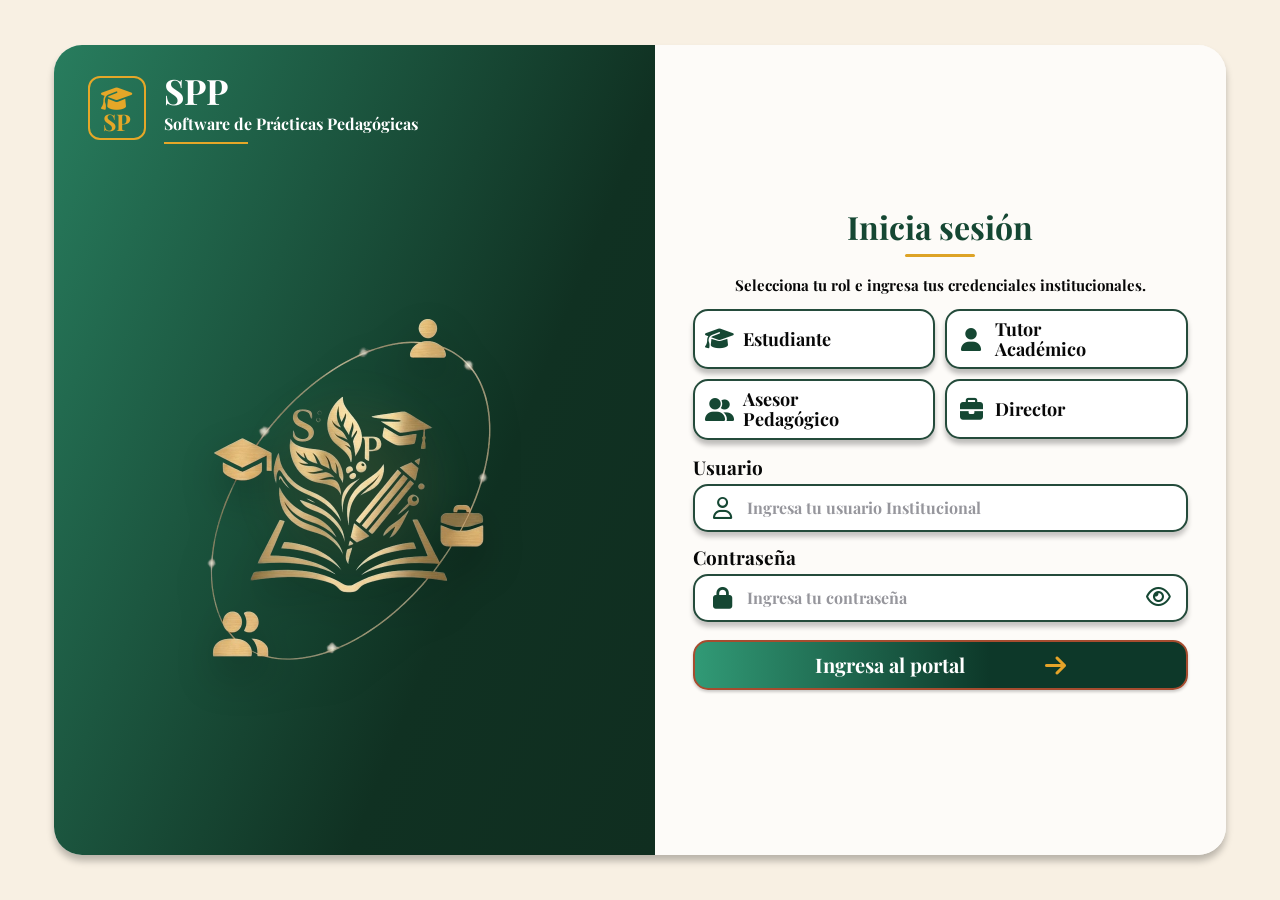
==== index.html @ aabb0eab "inicio" ====
<!doctype html>
<html lang="es">
<head>
  <meta charset="UTF-8">
  <meta name="viewport" content="width=device-width, initial-scale=1.0">
  <title>SPP · Inicio de sesión</title>
  <link rel="stylesheet" href="../CSS/variables.css">
  <link rel="stylesheet" href="../CSS/style.css">
  <link rel="preconnect" href="https://fonts.googleapis.com">
  <link rel="preconnect" href="https://fonts.gstatic.com" crossorigin>
  <link href="https://fonts.googleapis.com/css2?family=Inter:wght@400;500;600;700&family=Playfair+Display:wght@600;700&display=swap" rel="stylesheet">
  <link rel="stylesheet" href="https://cdnjs.cloudflare.com/ajax/libs/font-awesome/6.4.0/css/all.min.css">
</head>
<body>
  <main class="login-container">
    <section class="login-hero" aria-label="Software de Prácticas Pedagógicas">
      <div class="hero-header">
        <div class="logo-box" aria-hidden="true"><i class="fa-solid fa-graduation-cap"></i><span>SP</span></div>
        <div class="hero-titles"><h1>SPP</h1><p>Software de Prácticas Pedagógicas</p><span class="title-underline"></span></div>
      </div>
      <div class="hero-illustration" aria-hidden="true"><img class="education-illustration" src="../img/logo-emblem.png" alt=""></div>
    </section>
    <section class="login-form-section">
      <header class="form-header"><h2 class="form-title">Inicia sesión</h2><span class="form-title-underline" aria-hidden="true"></span><p>Selecciona tu rol e ingresa tus credenciales institucionales.</p></header>
      <form class="login-form" action="HTML/estudiante.html" method="get">
        <fieldset class="role-selection"><legend class="sr-only">Selecciona tu rol</legend>
          <div class="role-option"><input type="radio" name="role" id="estudiante" checked><label class="role-card" for="estudiante"><i class="fa-solid fa-graduation-cap"></i><span>Estudiante</span></label></div>
          <div class="role-option"><input type="radio" name="role" id="tutor"><label class="role-card" for="tutor"><i class="fa-solid fa-user"></i><span>Tutor<br>Académico</span></label></div>
          <div class="role-option"><input type="radio" name="role" id="asesor"><label class="role-card" for="asesor"><i class="fa-solid fa-user-group"></i><span>Asesor<br>Pedagógico</span></label></div>
          <div class="role-option"><input type="radio" name="role" id="director"><label class="role-card" for="director"><i class="fa-solid fa-briefcase"></i><span>Director</span></label></div>
        </fieldset>
        <div class="input-group"><label for="usuario">Usuario</label><div class="input-wrapper"><i class="fa-regular fa-user icon-left"></i><input id="usuario" name="usuario" type="text" placeholder="Ingresa tu usuario Institucional" required></div></div>
        <div class="input-group password-group"><label for="password">Contraseña</label><div class="input-wrapper"><i class="fa-solid fa-lock icon-left"></i><input id="password" name="password" type="password" placeholder="Ingresa tu contraseña" required><button class="btn-visibility" type="button" aria-label="Mostrar contraseña"><i class="fa-regular fa-eye"></i></button></div></div>
        <button class="btn-submit" type="submit"><span>Ingresa al portal</span><i class="fa-solid fa-arrow-right"></i></button>
      </form>
    </section>
  </main>
  <script src="../JavaScript/script.js"></script>
</body>
</html>
---- CSS/variables.css ----
:root {
  --clr-primary-dark: #103323;
  --clr-primary-light: #288360;
  --clr-accent-gold: #dda326;
  --clr-bg-page: #f8f0e3;
  --font-serif: 'Playfair Display', Georgia, serif;
  --font-sans: 'Inter', Arial, sans-serif;
}
---- CSS/style.css ----
* { box-sizing: border-box; margin: 0; padding: 0; }
body { min-height: 100vh; display: grid; place-items: center; padding: clamp(16px,3.5vw,50px) clamp(16px,4.2vw,60px); background: var(--clr-bg-page); color: #080808; font-family: var(--font-serif); }
.sr-only { position:absolute;width:1px;height:1px;padding:0;margin:-1px;overflow:hidden;clip:rect(0,0,0,0);white-space:nowrap;border:0; }
.login-container { width:min(1320px,100%); min-height:800px; display:grid; grid-template-columns:51.25% 48.75%; overflow:hidden; border-radius:28px; background:#fdfbf8; box-shadow:0 6px 7px rgba(0,0,0,.25); }
.login-hero { min-height:800px; padding:52px 50px; color:#fff; overflow:hidden; position:relative; background:linear-gradient(112deg,#287d5e 0%,#103122 67%,#102e20 100%); }
.hero-header { display:flex;align-items:center;gap:24px; }.logo-box { width:73px;height:80px;display:flex;flex-direction:column;align-items:center;justify-content:center;gap:2px;border:2px solid #e5a728;border-radius:15px;color:#e5a728;font-family:var(--font-serif);font-weight:700; }.logo-box i {font-size:32px}.logo-box span {font-size:30px;line-height:.72}.hero-titles h1 {font-size:40px;line-height:1}.hero-titles p {margin-top:5px;font-size:19px;font-weight:700}.title-underline {display:block;width:84px;height:2px;margin-top:8px;background:#e5a728}
.hero-illustration {height:610px;display:grid;place-items:center;position:relative}.hero-illustration::before {content:'';position:absolute;width:310px;height:310px;border-radius:50%;background:radial-gradient(circle,rgba(229,174,81,.13),transparent 68%);filter:blur(14px);animation:halo-breathe 5.5s ease-in-out infinite}.education-illustration {position:relative;z-index:1;width:455px;max-width:100%;height:auto;filter:drop-shadow(0 18px 20px rgba(0,0,0,.24));animation:education-float 5.5s ease-in-out infinite;will-change:transform}@keyframes education-float{0%,100%{transform:translateY(0) rotate(-1.2deg)}50%{transform:translateY(-15px) rotate(1.2deg)}}@keyframes halo-breathe{0%,100%{transform:scale(.9);opacity:.55}50%{transform:scale(1.12);opacity:1}}@media (prefers-reduced-motion:reduce){.education-illustration,.hero-illustration::before{animation:none}}
.login-form-section {padding:54px 15px 36px 50px;background:#fdfbf8}.login-form {width:min(100%,580px)}.form-header {margin-bottom:28px;text-align:center}.form-title {color:#154733;font-size:43px;line-height:1.05}.form-title-underline {display:block;width:70px;height:3px;margin:10px auto 0;background:#dda326;border-radius:8px}.form-header p {margin-top:30px;font-size:19px;font-weight:700}
.role-selection {border:0;display:grid;grid-template-columns:repeat(2,1fr);gap:16px;margin-bottom:22px}.role-option input {position:absolute;opacity:0}.role-card {min-height:90px;padding:15px;display:flex;align-items:center;gap:24px;border:2px solid #244b3b;border-radius:15px;background:#fff;box-shadow:0 5px 5px rgba(0,0,0,.25);cursor:pointer;font-size:26px;font-weight:700;line-height:1.12}.role-card i {width:46px;color:#154733;text-align:center;font-size:35px}.role-option input:focus-visible + .role-card {outline:3px solid #e0a52c;outline-offset:3px}
.input-group {margin-bottom:22px}.input-group label {display:block;margin-bottom:8px;font-size:26px;font-weight:700}.input-wrapper {height:66px;display:flex;align-items:center;padding:0 18px;border:2px solid #244b3b;border-radius:15px;background:#fff;box-shadow:0 5px 5px rgba(0,0,0,.22)}.input-wrapper:focus-within {border-color:#d69b25}.icon-left,.btn-visibility {width:40px;color:#154733;font-size:28px;text-align:center}.input-wrapper input {min-width:0;flex:1;border:0;outline:0;padding:0 14px;background:transparent;font:700 21px var(--font-serif);color:#173d2d}.input-wrapper input::placeholder {color:#96969c;opacity:1}.btn-visibility {border:0;background:transparent;cursor:pointer}.password-group {margin-bottom:32px}.btn-submit {width:100%;height:62px;display:flex;flex-shrink:0;align-items:center;justify-content:center;gap:145px;padding:0 25px;color:#fff;border:2px solid #a64c2f;border-radius:15px;background:linear-gradient(90deg,#319a76,#0d3829 60%);box-shadow:0 2px 3px rgba(0,0,0,.2);font:700 26px var(--font-serif);cursor:pointer}.btn-submit i {color:#e4a329;font-size:30px}
/* Portátiles compactos y tabletas horizontales */
@media (max-width:1120px) {
  .login-container { min-height:720px; }
  .login-hero { min-height:720px; padding:42px 36px; }
  .login-form-section { padding:48px 30px 30px; }
  .hero-header { gap:16px; }.logo-box { width:62px;height:70px; }.logo-box i{font-size:27px}.logo-box span{font-size:25px}
  .hero-titles h1 { font-size:36px; }.hero-titles p { font-size:16px; }
  .hero-illustration { height:520px; }.education-illustration { width:390px; }
  .form-title { font-size:38px; }.form-header p { font-size:17px; }
  .role-card { min-height:82px; gap:12px; padding:12px; font-size:20px; }.role-card i { width:33px; font-size:27px; }
  .input-group label { font-size:22px; }.input-wrapper input { font-size:17px; }.btn-submit { gap:70px; font-size:22px; }
}

/* Tabletas en vertical: paneles uno debajo del otro para evitar contenido comprimido */
@media (max-width:900px) {
  html, body { height:auto; overflow:auto; }
  body { display:block; padding:12px; }
  .login-container { min-height:0; grid-template-columns:1fr; border-radius:22px; }
  .login-hero { min-height:450px; padding:36px clamp(26px,6vw,58px); }
  .hero-illustration { height:420px; padding:16px; }.education-illustration { width:min(350px,100%); max-height:calc(100% - 24px); }
  .login-form-section { padding:46px clamp(26px,7vw,70px); }
  .login-form { max-width:620px; margin:0 auto; }
}

/* Teléfonos */
@media (max-width:600px) {
  .login-hero { min-height:470px; padding:28px 22px; }
  .hero-header { align-items:flex-start; gap:13px; }.logo-box { width:54px;height:62px;border-radius:12px; }.logo-box i{font-size:23px}.logo-box span{font-size:22px}
  .hero-titles h1 { font-size:31px; }.hero-titles p { font-size:14px; line-height:1.25; }.title-underline { width:62px; }
  .hero-illustration { height:min(360px,92vw); padding:14px; }.education-illustration { width:min(310px,100%); max-height:calc(100% - 20px); }
  .login-form-section { padding:34px 20px; }.form-header { margin-bottom:30px; }.form-title { font-size:34px; }.form-header p { margin-top:30px; font-size:16px; line-height:1.35; }
  .role-selection { gap:12px; margin-bottom:24px; }.role-card { min-height:76px; padding:11px; font-size:18px; }.role-card i { font-size:24px; }
  .input-group { margin-bottom:22px; }.input-group label { font-size:20px; }.input-wrapper { height:58px; padding:0 12px; }.icon-left,.btn-visibility { width:32px; font-size:22px; }.input-wrapper input { padding:0 8px; font-size:16px; }.password-group { margin-bottom:30px; }
  .btn-submit { height:58px; gap:clamp(24px,10vw,55px); font-size:20px; }.btn-submit i { font-size:23px; }
}

/* Teléfonos estrechos: las tarjetas pasan a una sola columna */
@media (max-width:430px) {
  .login-hero { min-height:440px; }.hero-illustration { height:min(320px,94vw); }.education-illustration { width:min(280px,100%); }
  .role-selection { grid-template-columns:1fr; }.role-card { min-height:68px; }.form-title { font-size:31px; }.form-header p { font-size:15px; }
  .input-wrapper input { font-size:14px; }.btn-submit { font-size:18px; }
}

/*
  ESCRITORIO: el body y el login ocupan únicamente el viewport visible.
  El overflow se limita aquí para evitar la barra vertical en monitores y laptops.
*/
@media (min-width:901px) {
  /* dvh usa el alto realmente visible del navegador, incluso con barras del sistema. */
  html, body { height:100vh; height:100dvh; overflow:hidden; }
  body { min-height:0; }
  .login-container {
    height:calc(100vh - clamp(32px, 7vw, 100px));
    height:calc(100dvh - clamp(32px, 7vw, 100px));
    min-height:0;
    max-height:800px;
  }
  .login-hero, .login-form-section { min-height:0; }
  .login-hero { display:flex; flex-direction:column; }
  .hero-illustration { flex:1; min-height:0; height:auto; padding:18px; overflow:visible; }
  .education-illustration { width:min(455px, 72%); max-width:100%; max-height:82%; height:auto; object-fit:contain; }
  .login-form-section { display:flex; flex-direction:column; justify-content:center; overflow:hidden; }
}

/*
  LAPTOPS (<= 1200px): se reducen tipografías, alturas y espacios en proporción.
  Al usar flex y gap, el formulario conserva la distribución sin superar 100vh.
*/
/* También se activa cuando el monitor es ancho, pero tiene poca altura útil. */
@media (min-width:901px) and (max-width:1200px), (min-width:901px) and (max-height:900px) {
  /* Debe descontar exactamente el mismo espacio vertical que usa body (padding × 2). */
  .login-container { height:calc(100vh - clamp(32px, 7vw, 100px)); height:calc(100dvh - clamp(32px, 7vw, 100px)); max-height:none; }
  .login-hero { padding:clamp(24px, 3vw, 38px); }
  .login-form-section { padding:clamp(22px, 3vw, 38px) clamp(24px, 3vw, 38px); }
  .hero-header { gap:clamp(12px, 1.5vw, 18px); }
  .logo-box { width:58px; height:64px; border-radius:12px; }.logo-box i { font-size:25px; }.logo-box span { font-size:23px; }
  .hero-titles h1 { font-size:clamp(29px, 3vw, 35px); }.hero-titles p { font-size:clamp(13px, 1.45vw, 16px); }
  .hero-illustration::before { width:240px; height:240px; }.education-illustration { width:min(360px, 74%); max-height:76%; }
  .form-header { margin-bottom:clamp(16px, 2.2vh, 25px); }.form-title { font-size:clamp(31px, 3.2vw, 37px); }.form-header p { margin-top:clamp(20px, 2.6vh, 28px); font-size:clamp(14px, 1.45vw, 16px); }
  .role-selection { gap:12px; margin-bottom:clamp(16px, 2.2vh, 22px); }.role-card { min-height:clamp(66px, 8vh, 78px); padding:10px 12px; gap:10px; font-size:clamp(17px, 1.75vw, 20px); }.role-card i { width:30px; font-size:25px; }
  .input-group { margin-bottom:clamp(14px, 2vh, 20px); }.input-group label { margin-bottom:5px; font-size:clamp(18px, 1.8vw, 21px); }.input-wrapper { height:clamp(50px, 6.5vh, 59px); padding:0 12px; }.icon-left,.btn-visibility { width:32px; font-size:22px; }.input-wrapper input { padding:0 8px; font-size:clamp(15px, 1.45vw, 17px); }.password-group { margin-bottom:clamp(20px, 2.8vh, 28px); }
  .btn-submit { height:clamp(52px, 6.5vh, 60px); gap:clamp(38px, 8vw, 80px); font-size:clamp(19px, 2vw, 22px); }.btn-submit i { font-size:24px; }
}

/*
  Alturas reducidas (por ejemplo, laptops con 768px de alto):
  el formulario deja de centrarse verticalmente y cada control se compacta.
  Así no se corta ni el título ni el botón de acceso.
*/
@media (min-width:901px) and (max-height:900px) {
  .login-form-section { justify-content:center; padding:18px clamp(24px, 3vw, 38px); }
  .form-header { margin-bottom:14px; }.form-title { font-size:32px; }.form-header p { margin-top:18px; font-size:15px; }
  .role-selection { gap:10px; margin-bottom:14px; }.role-card { min-height:60px; padding:8px 10px; font-size:18px; }.role-card i { width:28px; font-size:23px; }
  .input-group { margin-bottom:12px; }.input-group label { margin-bottom:4px; font-size:19px; }.input-wrapper { height:48px; }.input-wrapper input { font-size:16px; }.password-group { margin-bottom:18px; }
  .btn-submit { height:50px; font-size:20px; }
  .login-hero { padding:28px 34px; }.hero-illustration::before { width:220px; height:220px; }.education-illustration { width:min(330px, 70%); max-height:70%; }
}

/*
  Laptop de 11 pulgadas y alturas similares: versión compacta sin desbordamiento,
  fiel a las proporciones del diseño original (24 pulgadas).
  NOTA: antes existían dos bloques @media (min-width:901px) and (max-height:800px)
  distintos y con reglas que se pisaban entre sí (uno fijaba max-height:70% en la
  imagen y el otro un height:min(280px,80%) fijo). Esa combinación era la causa de
  que la imagen se viera con un tamaño/proporción distinta a la de pantallas grandes.
  Se deja un único bloque, y en .education-illustration se usa solo width + max-height
  (igual que en el resto de breakpoints), dejando que height:auto + object-fit:contain
  (heredado del bloque de escritorio) mantenga la proporción real de la imagen.
*/
@media (min-width:901px) and (max-height:800px) {
  .login-container { max-width:850px; width:90%; margin:0 auto; }

  /* Panel izquierdo */
  .login-hero { padding:30px; }
  .logo-box { width:45px; height:50px; border-radius:8px; }.logo-box i { font-size:20px; }.logo-box span { font-size:18px; }
  .hero-titles h1 { font-size:26px; }.hero-titles p { font-size:13px; }.title-underline { margin-top:5px; width:50px; }
  .hero-illustration { padding:10px; }.education-illustration { width:min(280px, 80%); max-height:70%; }

  /* Panel derecho */
  .login-form-section { padding:30px; }
  .form-header { margin-bottom:20px; }.form-title { font-size:28px; }.form-title-underline { margin-top:4px; height:3px; }.form-header p { margin-top:8px; font-size:13px; }

  /* Tarjetas de selección de rol */
  .role-selection { gap:10px; margin-bottom:20px; }
  .role-card { min-height:50px; padding:10px; gap:10px; }
  .role-card i { width:auto; font-size:18px; }.role-card span { font-size:13px; }

  /* Inputs del formulario */
  .input-group { margin-bottom:16px; }.input-group label { margin-bottom:5px; font-size:13px; }
  .input-wrapper { height:45px; padding:0 12px; }.icon-left,.btn-visibility { font-size:16px; }.input-wrapper input { padding:0 10px; font-size:13px; }
  .password-group { margin-bottom:20px; }

  /* Botón */
  .btn-submit { height:46px; gap:48px; padding:12px; font-size:14px; }.btn-submit i { font-size:21px; }
}
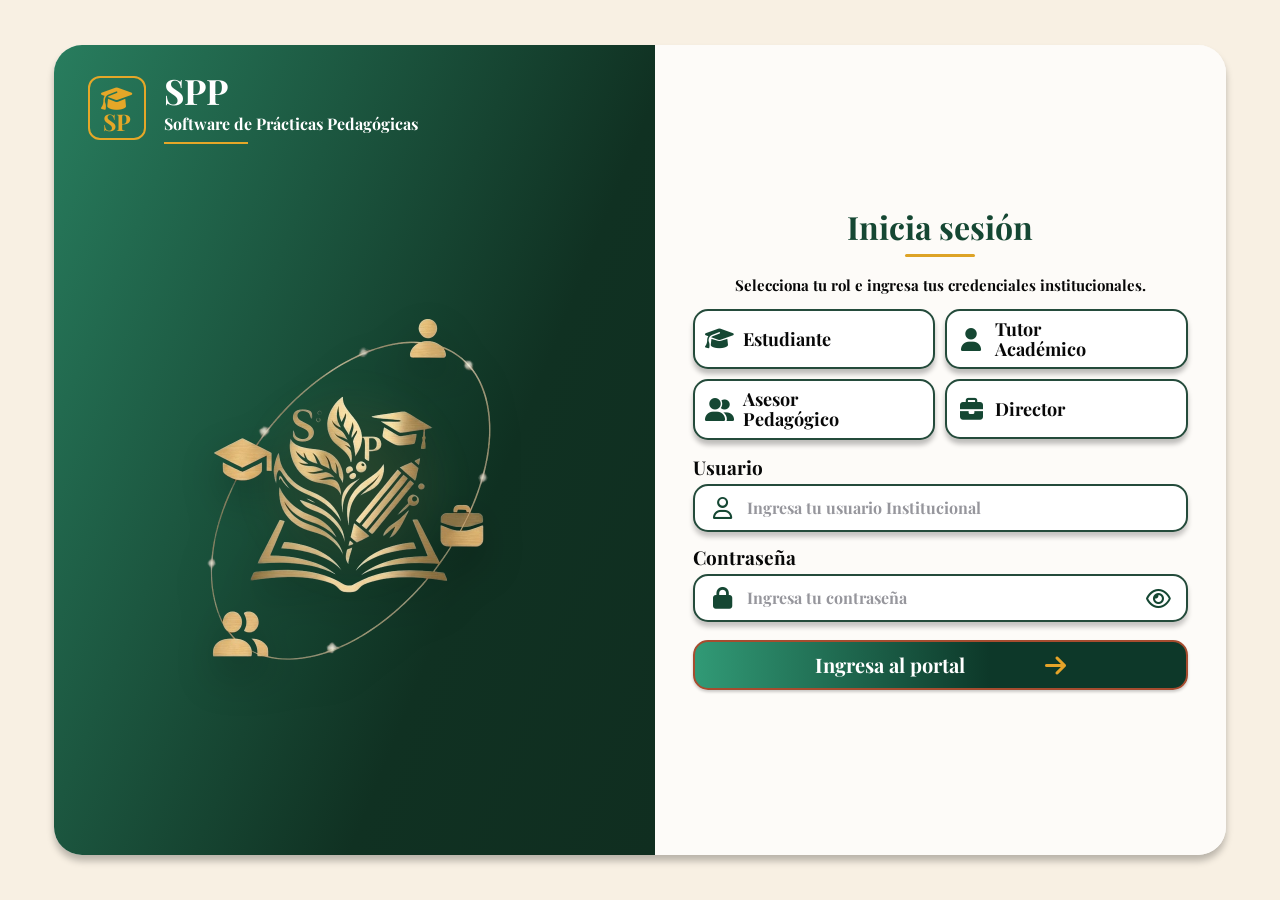
==== commit b4bc71e7: "tutor" ====
--- a/index.html
+++ b/index.html
@@ -24,7 +24,7 @@
       <header class="form-header"><h2 class="form-title">Inicia sesión</h2><span class="form-title-underline" aria-hidden="true"></span><p>Selecciona tu rol e ingresa tus credenciales institucionales.</p></header>
       <form class="login-form" action="HTML/estudiante.html" method="get">
         <fieldset class="role-selection"><legend class="sr-only">Selecciona tu rol</legend>
-          <div class="role-option"><input type="radio" name="role" id="estudiante" checked><label class="role-card" for="estudiante"><i class="fa-solid fa-graduation-cap"></i><span>Estudiante</span></label></div>
+          <div class="role-option"><input type="radio" name="role" id="estudiante" required><label class="role-card" for="estudiante"><i class="fa-solid fa-graduation-cap"></i><span>Estudiante</span></label></div>
           <div class="role-option"><input type="radio" name="role" id="tutor"><label class="role-card" for="tutor"><i class="fa-solid fa-user"></i><span>Tutor<br>Académico</span></label></div>
           <div class="role-option"><input type="radio" name="role" id="asesor"><label class="role-card" for="asesor"><i class="fa-solid fa-user-group"></i><span>Asesor<br>Pedagógico</span></label></div>
           <div class="role-option"><input type="radio" name="role" id="director"><label class="role-card" for="director"><i class="fa-solid fa-briefcase"></i><span>Director</span></label></div>
@@ -35,6 +35,6 @@
       </form>
     </section>
   </main>
-  <script src="../JavaScript/script.js"></script>
+  <script src="../JavaScript/login.js"></script>
 </body>
 </html>
--- a/CSS/style.css
+++ b/CSS/style.css
@@ -1,12 +1,25 @@
 * { box-sizing: border-box; margin: 0; padding: 0; }
 body { min-height: 100vh; display: grid; place-items: center; padding: clamp(16px,3.5vw,50px) clamp(16px,4.2vw,60px); background: var(--clr-bg-page); color: #080808; font-family: var(--font-serif); }
 .sr-only { position:absolute;width:1px;height:1px;padding:0;margin:-1px;overflow:hidden;clip:rect(0,0,0,0);white-space:nowrap;border:0; }
+a, button, input { font: inherit; -webkit-tap-highlight-color: transparent; -webkit-touch-callout: none; outline: none; }
+a:focus, button:focus { outline: none; }
+
+/* Quitar el fondo azul/amarillo por defecto del navegador en inputs autocompletados */
+input:-webkit-autofill,
+input:-webkit-autofill:hover, 
+input:-webkit-autofill:focus, 
+input:-webkit-autofill:active {
+    -webkit-box-shadow: 0 0 0 30px transparent inset !important;
+    -webkit-text-fill-color: #173d2d !important;
+    transition: background-color 5000s ease-in-out 0s;
+}
+
 .login-container { width:min(1320px,100%); min-height:800px; display:grid; grid-template-columns:51.25% 48.75%; overflow:hidden; border-radius:28px; background:#fdfbf8; box-shadow:0 6px 7px rgba(0,0,0,.25); }
 .login-hero { min-height:800px; padding:52px 50px; color:#fff; overflow:hidden; position:relative; background:linear-gradient(112deg,#287d5e 0%,#103122 67%,#102e20 100%); }
 .hero-header { display:flex;align-items:center;gap:24px; }.logo-box { width:73px;height:80px;display:flex;flex-direction:column;align-items:center;justify-content:center;gap:2px;border:2px solid #e5a728;border-radius:15px;color:#e5a728;font-family:var(--font-serif);font-weight:700; }.logo-box i {font-size:32px}.logo-box span {font-size:30px;line-height:.72}.hero-titles h1 {font-size:40px;line-height:1}.hero-titles p {margin-top:5px;font-size:19px;font-weight:700}.title-underline {display:block;width:84px;height:2px;margin-top:8px;background:#e5a728}
 .hero-illustration {height:610px;display:grid;place-items:center;position:relative}.hero-illustration::before {content:'';position:absolute;width:310px;height:310px;border-radius:50%;background:radial-gradient(circle,rgba(229,174,81,.13),transparent 68%);filter:blur(14px);animation:halo-breathe 5.5s ease-in-out infinite}.education-illustration {position:relative;z-index:1;width:455px;max-width:100%;height:auto;filter:drop-shadow(0 18px 20px rgba(0,0,0,.24));animation:education-float 5.5s ease-in-out infinite;will-change:transform}@keyframes education-float{0%,100%{transform:translateY(0) rotate(-1.2deg)}50%{transform:translateY(-15px) rotate(1.2deg)}}@keyframes halo-breathe{0%,100%{transform:scale(.9);opacity:.55}50%{transform:scale(1.12);opacity:1}}@media (prefers-reduced-motion:reduce){.education-illustration,.hero-illustration::before{animation:none}}
 .login-form-section {padding:54px 15px 36px 50px;background:#fdfbf8}.login-form {width:min(100%,580px)}.form-header {margin-bottom:28px;text-align:center}.form-title {color:#154733;font-size:43px;line-height:1.05}.form-title-underline {display:block;width:70px;height:3px;margin:10px auto 0;background:#dda326;border-radius:8px}.form-header p {margin-top:30px;font-size:19px;font-weight:700}
-.role-selection {border:0;display:grid;grid-template-columns:repeat(2,1fr);gap:16px;margin-bottom:22px}.role-option input {position:absolute;opacity:0}.role-card {min-height:90px;padding:15px;display:flex;align-items:center;gap:24px;border:2px solid #244b3b;border-radius:15px;background:#fff;box-shadow:0 5px 5px rgba(0,0,0,.25);cursor:pointer;font-size:26px;font-weight:700;line-height:1.12}.role-card i {width:46px;color:#154733;text-align:center;font-size:35px}.role-option input:focus-visible + .role-card {outline:3px solid #e0a52c;outline-offset:3px}
+.role-selection {border:0;display:grid;grid-template-columns:repeat(2,1fr);gap:16px;margin-bottom:22px}.role-option input {position:absolute;opacity:0}.role-card {min-height:90px;padding:15px;display:flex;align-items:center;gap:24px;border:2px solid #244b3b;border-radius:15px;background:#fff;box-shadow:0 5px 5px rgba(0,0,0,.25);cursor:pointer;font-size:26px;font-weight:700;line-height:1.12;transition:background 0.2s ease}.role-card i {width:46px;color:#154733;text-align:center;font-size:35px}.role-option input:focus-visible + .role-card {outline:3px solid #e0a52c;outline-offset:3px}.role-option input:checked + .role-card {background:#d1d1d1}
 .input-group {margin-bottom:22px}.input-group label {display:block;margin-bottom:8px;font-size:26px;font-weight:700}.input-wrapper {height:66px;display:flex;align-items:center;padding:0 18px;border:2px solid #244b3b;border-radius:15px;background:#fff;box-shadow:0 5px 5px rgba(0,0,0,.22)}.input-wrapper:focus-within {border-color:#d69b25}.icon-left,.btn-visibility {width:40px;color:#154733;font-size:28px;text-align:center}.input-wrapper input {min-width:0;flex:1;border:0;outline:0;padding:0 14px;background:transparent;font:700 21px var(--font-serif);color:#173d2d}.input-wrapper input::placeholder {color:#96969c;opacity:1}.btn-visibility {border:0;background:transparent;cursor:pointer}.password-group {margin-bottom:32px}.btn-submit {width:100%;height:62px;display:flex;flex-shrink:0;align-items:center;justify-content:center;gap:145px;padding:0 25px;color:#fff;border:2px solid #a64c2f;border-radius:15px;background:linear-gradient(90deg,#319a76,#0d3829 60%);box-shadow:0 2px 3px rgba(0,0,0,.2);font:700 26px var(--font-serif);cursor:pointer}.btn-submit i {color:#e4a329;font-size:30px}
 /* Portátiles compactos y tabletas horizontales */
 @media (max-width:1120px) {
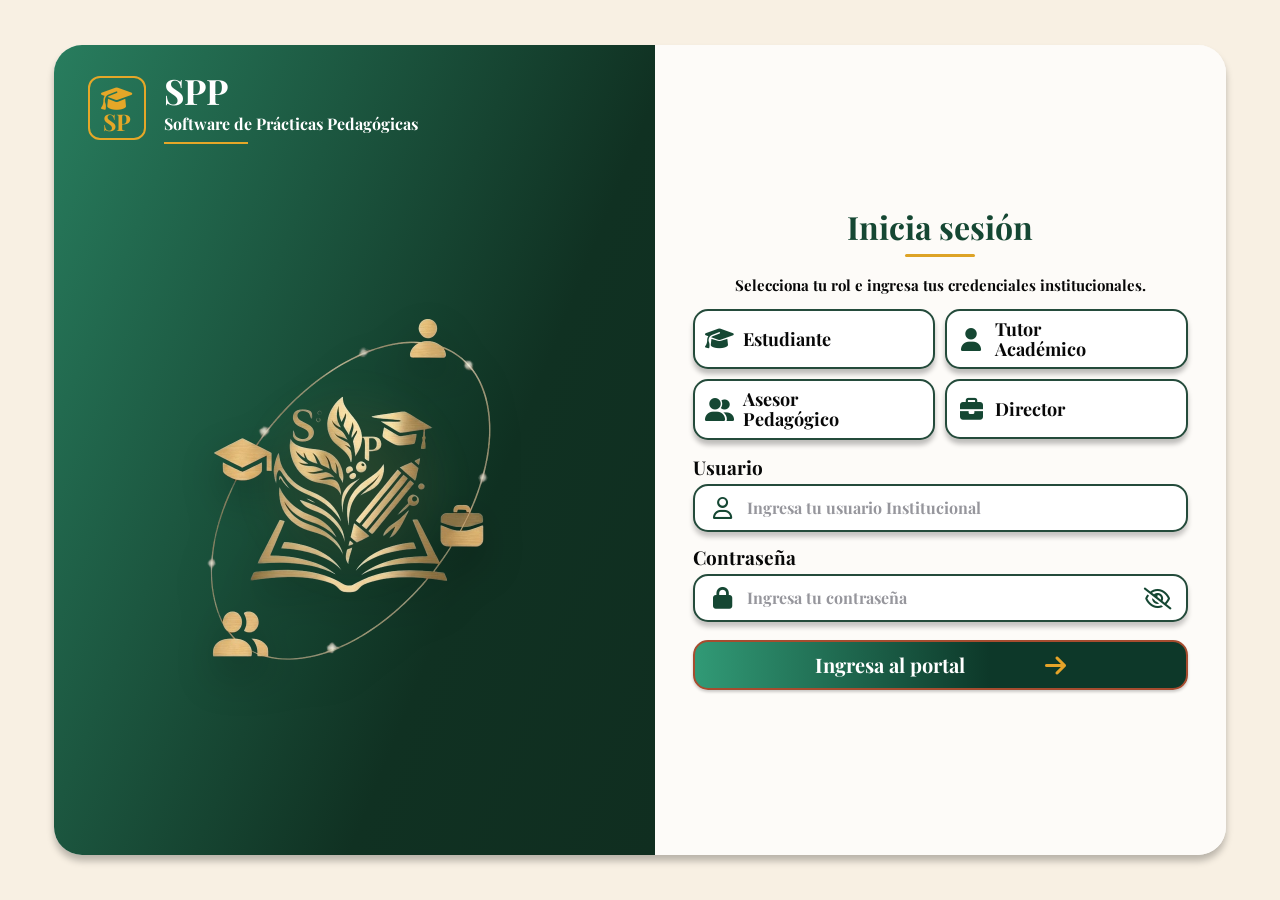
==== commit 3160ecd8: "arreglos_usuarios" ====
--- a/index.html
+++ b/index.html
@@ -30,7 +30,7 @@
           <div class="role-option"><input type="radio" name="role" id="director"><label class="role-card" for="director"><i class="fa-solid fa-briefcase"></i><span>Director</span></label></div>
         </fieldset>
         <div class="input-group"><label for="usuario">Usuario</label><div class="input-wrapper"><i class="fa-regular fa-user icon-left"></i><input id="usuario" name="usuario" type="text" placeholder="Ingresa tu usuario Institucional" required></div></div>
-        <div class="input-group password-group"><label for="password">Contraseña</label><div class="input-wrapper"><i class="fa-solid fa-lock icon-left"></i><input id="password" name="password" type="password" placeholder="Ingresa tu contraseña" required><button class="btn-visibility" type="button" aria-label="Mostrar contraseña"><i class="fa-regular fa-eye"></i></button></div></div>
+        <div class="input-group password-group"><label for="password">Contraseña</label><div class="input-wrapper"><i class="fa-solid fa-lock icon-left"></i><input id="password" name="password" type="password" placeholder="Ingresa tu contraseña" required><button class="btn-visibility" type="button" aria-label="Mostrar contraseña"><i class="fa-regular fa-eye-slash"></i></button></div></div>
         <button class="btn-submit" type="submit"><span>Ingresa al portal</span><i class="fa-solid fa-arrow-right"></i></button>
       </form>
     </section>
--- a/CSS/style.css
+++ b/CSS/style.css
@@ -1,8 +1,8 @@
 * { box-sizing: border-box; margin: 0; padding: 0; }
 body { min-height: 100vh; display: grid; place-items: center; padding: clamp(16px,3.5vw,50px) clamp(16px,4.2vw,60px); background: var(--clr-bg-page); color: #080808; font-family: var(--font-serif); }
 .sr-only { position:absolute;width:1px;height:1px;padding:0;margin:-1px;overflow:hidden;clip:rect(0,0,0,0);white-space:nowrap;border:0; }
-a, button, input { font: inherit; -webkit-tap-highlight-color: transparent; -webkit-touch-callout: none; outline: none; }
-a:focus, button:focus { outline: none; }
+a, button, input, .role-card, .btn-visibility { font: inherit; -webkit-tap-highlight-color: transparent; -webkit-touch-callout: none; outline: none; }
+a:focus, button:focus, .role-card:focus, .btn-visibility:focus { outline: none; }
 
 /* Quitar el fondo azul/amarillo por defecto del navegador en inputs autocompletados */
 input:-webkit-autofill,
@@ -19,7 +19,7 @@
 .hero-header { display:flex;align-items:center;gap:24px; }.logo-box { width:73px;height:80px;display:flex;flex-direction:column;align-items:center;justify-content:center;gap:2px;border:2px solid #e5a728;border-radius:15px;color:#e5a728;font-family:var(--font-serif);font-weight:700; }.logo-box i {font-size:32px}.logo-box span {font-size:30px;line-height:.72}.hero-titles h1 {font-size:40px;line-height:1}.hero-titles p {margin-top:5px;font-size:19px;font-weight:700}.title-underline {display:block;width:84px;height:2px;margin-top:8px;background:#e5a728}
 .hero-illustration {height:610px;display:grid;place-items:center;position:relative}.hero-illustration::before {content:'';position:absolute;width:310px;height:310px;border-radius:50%;background:radial-gradient(circle,rgba(229,174,81,.13),transparent 68%);filter:blur(14px);animation:halo-breathe 5.5s ease-in-out infinite}.education-illustration {position:relative;z-index:1;width:455px;max-width:100%;height:auto;filter:drop-shadow(0 18px 20px rgba(0,0,0,.24));animation:education-float 5.5s ease-in-out infinite;will-change:transform}@keyframes education-float{0%,100%{transform:translateY(0) rotate(-1.2deg)}50%{transform:translateY(-15px) rotate(1.2deg)}}@keyframes halo-breathe{0%,100%{transform:scale(.9);opacity:.55}50%{transform:scale(1.12);opacity:1}}@media (prefers-reduced-motion:reduce){.education-illustration,.hero-illustration::before{animation:none}}
 .login-form-section {padding:54px 15px 36px 50px;background:#fdfbf8}.login-form {width:min(100%,580px)}.form-header {margin-bottom:28px;text-align:center}.form-title {color:#154733;font-size:43px;line-height:1.05}.form-title-underline {display:block;width:70px;height:3px;margin:10px auto 0;background:#dda326;border-radius:8px}.form-header p {margin-top:30px;font-size:19px;font-weight:700}
-.role-selection {border:0;display:grid;grid-template-columns:repeat(2,1fr);gap:16px;margin-bottom:22px}.role-option input {position:absolute;opacity:0}.role-card {min-height:90px;padding:15px;display:flex;align-items:center;gap:24px;border:2px solid #244b3b;border-radius:15px;background:#fff;box-shadow:0 5px 5px rgba(0,0,0,.25);cursor:pointer;font-size:26px;font-weight:700;line-height:1.12;transition:background 0.2s ease}.role-card i {width:46px;color:#154733;text-align:center;font-size:35px}.role-option input:focus-visible + .role-card {outline:3px solid #e0a52c;outline-offset:3px}.role-option input:checked + .role-card {background:#d1d1d1}
+.role-selection {border:0;display:grid;grid-template-columns:repeat(2,1fr);gap:16px;margin-bottom:22px}.role-option input {position:absolute;opacity:0}.role-card {min-height:90px;padding:15px;display:flex;align-items:center;gap:24px;border:2px solid #244b3b;border-radius:15px;background:#fff;box-shadow:0 5px 5px rgba(0,0,0,.25);cursor:pointer;font-size:26px;font-weight:700;line-height:1.12;transition:background 0.2s ease}.role-card i {width:46px;color:#154733;text-align:center;font-size:35px}.role-option input:checked + .role-card {background:#d1d1d1}
 .input-group {margin-bottom:22px}.input-group label {display:block;margin-bottom:8px;font-size:26px;font-weight:700}.input-wrapper {height:66px;display:flex;align-items:center;padding:0 18px;border:2px solid #244b3b;border-radius:15px;background:#fff;box-shadow:0 5px 5px rgba(0,0,0,.22)}.input-wrapper:focus-within {border-color:#d69b25}.icon-left,.btn-visibility {width:40px;color:#154733;font-size:28px;text-align:center}.input-wrapper input {min-width:0;flex:1;border:0;outline:0;padding:0 14px;background:transparent;font:700 21px var(--font-serif);color:#173d2d}.input-wrapper input::placeholder {color:#96969c;opacity:1}.btn-visibility {border:0;background:transparent;cursor:pointer}.password-group {margin-bottom:32px}.btn-submit {width:100%;height:62px;display:flex;flex-shrink:0;align-items:center;justify-content:center;gap:145px;padding:0 25px;color:#fff;border:2px solid #a64c2f;border-radius:15px;background:linear-gradient(90deg,#319a76,#0d3829 60%);box-shadow:0 2px 3px rgba(0,0,0,.2);font:700 26px var(--font-serif);cursor:pointer}.btn-submit i {color:#e4a329;font-size:30px}
 /* Portátiles compactos y tabletas horizontales */
 @media (max-width:1120px) {
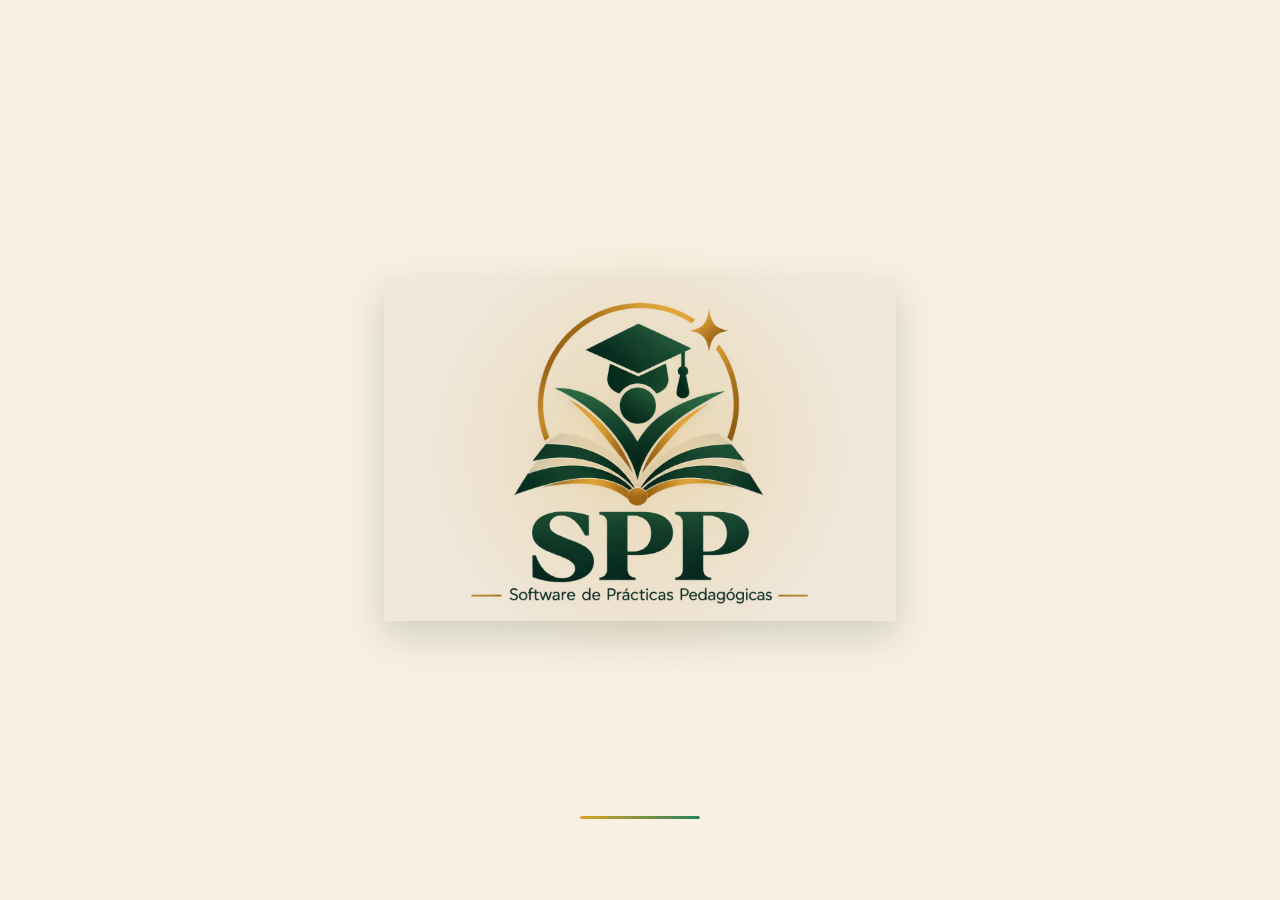
==== commit bca93461: "imagen -intro" ====
--- a/index.html
+++ b/index.html
@@ -4,21 +4,33 @@
   <meta charset="UTF-8">
   <meta name="viewport" content="width=device-width, initial-scale=1.0">
   <title>SPP · Inicio de sesión</title>
-  <link rel="stylesheet" href="../CSS/variables.css">
-  <link rel="stylesheet" href="../CSS/style.css">
+  <link rel="stylesheet" href="CSS/variables.css">
+  <link rel="stylesheet" href="CSS/style.css">
   <link rel="preconnect" href="https://fonts.googleapis.com">
   <link rel="preconnect" href="https://fonts.gstatic.com" crossorigin>
   <link href="https://fonts.googleapis.com/css2?family=Inter:wght@400;500;600;700&family=Playfair+Display:wght@600;700&display=swap" rel="stylesheet">
   <link rel="stylesheet" href="https://cdnjs.cloudflare.com/ajax/libs/font-awesome/6.4.0/css/all.min.css">
 </head>
 <body>
+
+  <!-- Splash: solo aparece la primera vez que se entra por el link en esta
+       sesión del navegador. El script de abajo decide si se muestra ANTES
+       de pintar la página (evita el parpadeo de "aparece y luego se oculta"
+       si el usuario vuelve aquí tras cerrar sesión). -->
+  <div id="spp-splash" class="is-hidden" role="img" aria-label="SPP — Software de Prácticas Pedagógicas">
+    <div class="splash-halo" aria-hidden="true"></div>
+    <img src="img/inicio.jpeg" alt="Bienvenido a SPP">
+    <div class="splash-bar" aria-hidden="true"><span></span></div>
+  </div>
+
+
   <main class="login-container">
     <section class="login-hero" aria-label="Software de Prácticas Pedagógicas">
       <div class="hero-header">
         <div class="logo-box" aria-hidden="true"><i class="fa-solid fa-graduation-cap"></i><span>SP</span></div>
         <div class="hero-titles"><h1>SPP</h1><p>Software de Prácticas Pedagógicas</p><span class="title-underline"></span></div>
       </div>
-      <div class="hero-illustration" aria-hidden="true"><img class="education-illustration" src="../img/logo-emblem.png" alt=""></div>
+      <div class="hero-illustration" aria-hidden="true"><img class="education-illustration" src="img/logo-emblem.png" alt=""></div>
     </section>
     <section class="login-form-section">
       <header class="form-header"><h2 class="form-title">Inicia sesión</h2><span class="form-title-underline" aria-hidden="true"></span><p>Selecciona tu rol e ingresa tus credenciales institucionales.</p></header>
@@ -35,6 +47,6 @@
       </form>
     </section>
   </main>
-  <script src="../JavaScript/login.js"></script>
+  <script src="JavaScript/login.js"></script>
 </body>
 </html>
--- a/CSS/style.css
+++ b/CSS/style.css
@@ -156,3 +156,83 @@
   /* Botón */
   .btn-submit { height:46px; gap:48px; padding:12px; font-size:14px; }.btn-submit i { font-size:21px; }
 }
+
+/* ── Splash / Intro screen ──
+   Solo aparece la primera vez que se entra por el link en esta sesión del
+   navegador (ver el script inline junto a #spp-splash en index.html, que
+   decide mostrarla o no usando sessionStorage). Si el usuario cierra sesión
+   y vuelve al login dentro de la misma pestaña, no se repite. */
+#spp-splash {
+  position: fixed;
+  inset: 0;
+  z-index: 9999;
+  display: flex;
+  align-items: center;
+  justify-content: center;
+  background: var(--clr-bg-page);
+}
+#spp-splash.is-hidden { display: none; }
+
+#spp-splash .splash-halo {
+  position: absolute;
+  width: clamp(240px, 42vw, 440px);
+  height: clamp(240px, 42vw, 440px);
+  border-radius: 50%;
+  background: radial-gradient(circle, rgba(221,163,38,.22), transparent 70%);
+  filter: blur(18px);
+  animation: splash-halo-breathe 2.6s ease-in-out infinite;
+}
+#spp-splash img {
+  position: relative;
+  z-index: 1;
+  width: clamp(250px, 40vw, 750px);
+  height: auto;
+  display: block;
+  opacity: 0;
+  transform: translateY(14px) scale(.92);
+  filter: drop-shadow(0 14px 20px rgba(16,51,35,.18));
+  mix-blend-mode: multiply;
+  animation: splash-reveal .9s cubic-bezier(.22,1,.36,1) forwards;
+}
+#spp-splash .splash-bar {
+  position: absolute;
+  bottom: clamp(46px, 9vh, 84px);
+  z-index: 1;
+  width: 120px;
+  height: 3px;
+  border-radius: 3px;
+  background: rgba(16,51,35,.12);
+  overflow: hidden;
+}
+#spp-splash .splash-bar span {
+  display: block;
+  height: 100%;
+  width: 0%;
+  border-radius: 3px;
+  background: linear-gradient(90deg, var(--clr-accent-gold), var(--clr-primary-light));
+  animation: splash-progress 1.4s cubic-bezier(.4,0,.2,1) .15s forwards;
+}
+
+/* Salida: se desvanece suave, sin seguir "respirando" mientras desaparece */
+#spp-splash.splash-out { animation: splash-fade-out .55s ease forwards; }
+#spp-splash.splash-out .splash-halo,
+#spp-splash.splash-out img,
+#spp-splash.splash-out .splash-bar span { animation-play-state: paused; }
+
+@keyframes splash-reveal { to { opacity: 1; transform: translateY(0) scale(1); } }
+@keyframes splash-halo-breathe {
+  0%, 100% { transform: scale(.92); opacity: .6; }
+  50%      { transform: scale(1.08); opacity: 1; }
+}
+@keyframes splash-progress { to { width: 100%; } }
+@keyframes splash-fade-out {
+  from { opacity: 1; }
+  to   { opacity: 0; visibility: hidden; }
+}
+
+@media (prefers-reduced-motion: reduce) {
+  #spp-splash .splash-halo,
+  #spp-splash .splash-bar span { animation: none; }
+  #spp-splash img { opacity: 1; transform: none; animation: none; }
+  #spp-splash.splash-out { animation: splash-fade-out .3s ease forwards; }
+}
